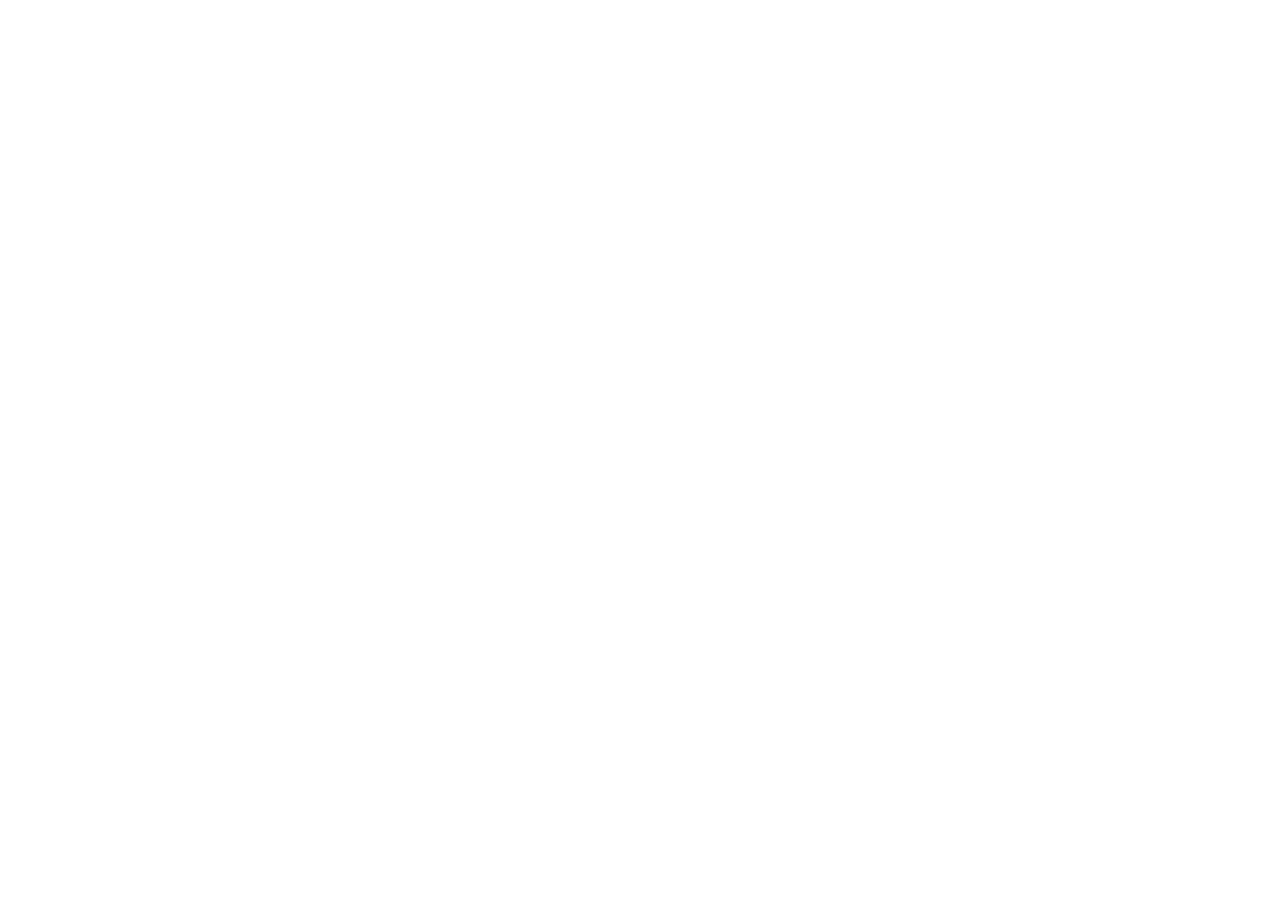
==== 03-lection1/01-button/index.html @ c6decd93 "Added task Кнопка" ====
<!DOCTYPE html>
<!-- Страница с кнопкой -->
<html lang="ru">
    <head>
        <link rel="stylesheet" href="../../assets/css/main.css">
        <link rel="stylesheet" href="./button.css">
    </head>
    <body>

    </body>
</html>
---- assets/css/main.css ----
@import '../fonts/fonts.css';

:root {
    --white: #ffffff;
    --black: #212429;
    --pink: #F784AD;
    --purple: #7048E8;
    --blue: #374FC7;
    --red: #F03D3E;
    --grey-1: #F8F9FA;
    --grey-2: #DDE2E5;
    --grey-3: #ACB5BD;
    --grey-4: #495057;

    --error: var(--red);
    --success: var(--blue);

    --primary: var(--blue);
    --secondary: var(--purple);
}

* {
    font-family: 'Roboto', sans-serif;
}
---- 03-lection1/01-button/button.css ----
/* Стилизация кнопки */
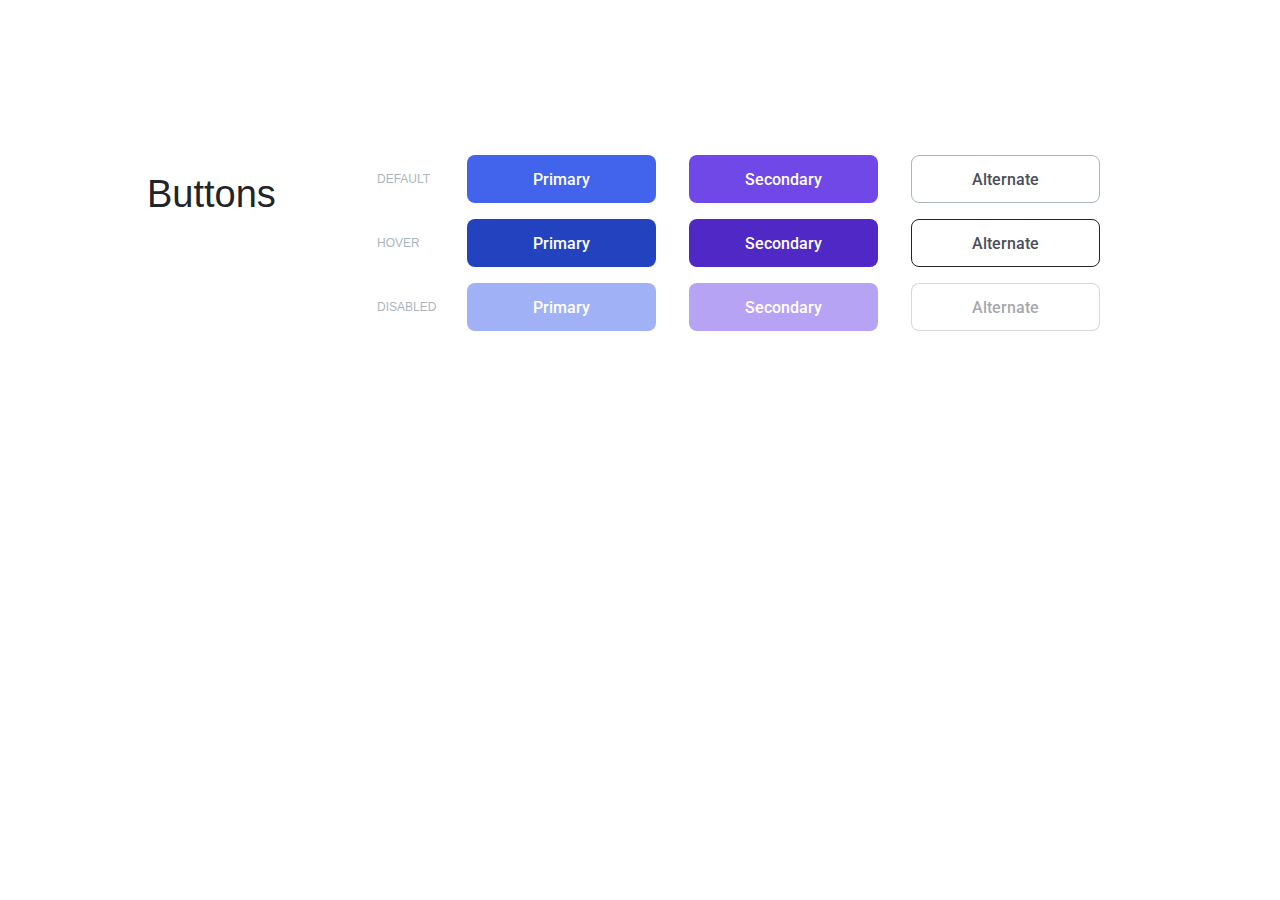
==== commit 9864fbdc: "solve buttons task" ====
--- a/03-lection1/01-button/index.html
+++ b/03-lection1/01-button/index.html
@@ -1,11 +1,47 @@
 <!DOCTYPE html>
 <!-- Страница с кнопкой -->
 <html lang="ru">
-    <head>
-        <link rel="stylesheet" href="../../assets/css/main.css">
-        <link rel="stylesheet" href="./button.css">
-    </head>
-    <body>
-
-    </body>
+  <head>
+    <link rel="stylesheet" href="../../assets/css/main.css" />
+    <link rel="stylesheet" href="./button.css" />
+  </head>
+  <body>
+    <div class="buttons">
+      <h2 class="buttons__title">Buttons</h2>
+      <div class="buttons__rows">
+        <div class="buttons__row">
+          <h3 class="buttons__state">Default</h3>
+          <button class="buttons__item buttons__item-primary">Primary</button>
+          <button class="buttons__item buttons__item-secondary">
+            Secondary
+          </button>
+          <button class="buttons__item buttons__item-alternate">
+            Alternate
+          </button>
+        </div>
+        <div class="buttons__row buttons__row-hover">
+          <h3 class="buttons__state">Hover</h3>
+          <button class="buttons__item buttons__item-primary">Primary</button>
+          <button class="buttons__item buttons__item-secondary">
+            Secondary
+          </button>
+          <button class="buttons__item buttons__item-alternate">
+            Alternate
+          </button>
+        </div>
+        <div class="buttons__row">
+          <h3 class="buttons__state">Disabled</h3>
+          <button disabled class="buttons__item buttons__item-primary">
+            Primary
+          </button>
+          <button disabled class="buttons__item buttons__item-secondary">
+            Secondary
+          </button>
+          <button disabled class="buttons__item buttons__item-alternate">
+            Alternate
+          </button>
+        </div>
+      </div>
+    </div>
+  </body>
 </html>
--- a/assets/css/main.css
+++ b/assets/css/main.css
@@ -1,24 +1,22 @@
 @import '../fonts/fonts.css';
 
 :root {
-    --white: #ffffff;
-    --black: #212429;
-    --pink: #F784AD;
-    --purple: #7048E8;
-    --blue: #374FC7;
-    --red: #F03D3E;
-    --grey-1: #F8F9FA;
-    --grey-2: #DDE2E5;
-    --grey-3: #ACB5BD;
-    --grey-4: #495057;
+  --white: 255, 255, 255;
+  --black: 33, 36, 41;
+  --pink: 247, 132, 173;
+  --purple: 112, 72, 232;
+  --blue: 66, 99, 235;
+  --red: 240, 61, 62;
+  --grey-1: 248, 249, 250;
+  --grey-2: 221, 226, 229;
+  --grey-3: 172, 181, 189;
+  --grey-4: 73, 80, 87;
 
-    --error: var(--red);
-    --success: var(--blue);
-
-    --primary: var(--blue);
-    --secondary: var(--purple);
+  --primary: var(--blue);
+  --secondary: var(--purple);
+  --highlight: var(--pink);
 }
 
 * {
-    font-family: 'Roboto', sans-serif;
+  font-family: 'Inter-Medium', sans-serif;
 }
--- a/03-lection1/01-button/button.css
+++ b/03-lection1/01-button/button.css
@@ -1 +1,113 @@
 /* Стилизация кнопки */
+.buttons {
+  display: flex;
+  font-family: 'Roboto', sans-serif;
+  font-style: normal;
+  font-weight: 500;
+  margin: 139px;
+}
+.buttons__title {
+  font-family: 'Inter-Medium', sans-serif;
+  font-weight: 500;
+  font-style: normal;
+  font-size: 38px;
+  line-height: 46px;
+  justify-content: center;
+  color: rgb(var(--black));
+  width: 200px;
+}
+
+.buttons__row {
+  display: flex;
+  justify-content: space-around;
+  align-items: center;
+  margin: 16px 0 16px 40px;
+}
+
+.buttons__row .buttons__item {
+  margin-right: 33px;
+}
+
+.buttons__state {
+  font-family: 'Inter-Medium', sans-serif;
+  font-style: normal;
+  font-weight: 500;
+  font-size: 12px;
+  line-height: 18px;
+  text-transform: uppercase;
+  color: rgb(var(--grey-3));
+  width: 90px;
+}
+
+.buttons__item {
+  border-radius: 8px;
+  height: 48px;
+  width: 189px;
+  font-family: Roboto, sans-serif;
+  font-style: normal;
+  font-weight: 500;
+  font-size: 16px;
+  line-height: 19px;
+  transition: opacity 200ms ease-in-out, background 200ms ease-in-out;
+  cursor: pointer;
+}
+
+.buttons__item-primary,
+.buttons__item-secondary {
+  color: rgb(var(--white));
+  border: none;
+  cursor: pointer;
+}
+
+.buttons__item-primary:disabled,
+.buttons__item-secondary:disabled,
+.buttons__item-alternate:disabled {
+  cursor: default;
+}
+/* Primary */
+.buttons__item-primary {
+  background-color: rgb(var(--primary));
+}
+.buttons__row-hover .buttons__item-primary,
+.buttons__item-primary:hover {
+  background-color: rgb(35, 66, 192);
+}
+.buttons__item-primary:active {
+  background-color: rgb(27, 51, 145);
+}
+.buttons__item-primary:disabled {
+  background-color: rgba(var(--primary), 0.5);
+}
+/* Secondary */
+.buttons__item-secondary {
+  background-color: rgb(var(--secondary));
+}
+.buttons__row-hover .buttons__item-secondary,
+.buttons__item-secondary:hover {
+  background: rgb(80, 40, 198);
+}
+.buttons__item-secondary:active {
+  background: rgb(62, 32, 155);
+}
+.buttons__item-secondary:disabled {
+  background-color: rgba(var(--secondary), 0.5);
+}
+/* Alternate */
+.buttons__item-alternate {
+  background-color: rgb(var(--white));
+  color: rgb(var(--grey-4));
+  border: 1px solid rgb(var(--grey-3));
+  transition: opacity 200ms ease-in-out, border-color 200ms ease-in-out;
+}
+.buttons__row-hover .buttons__item-alternate,
+.buttons__item-alternate:hover {
+  border: 1px solid rgb(33, 36, 41);
+}
+.buttons__item-alternate:active {
+  border: 1px solid #0a0a0a;
+  color: rgb(var(--black));
+}
+.buttons__item-alternate:disabled {
+  color: rgba(var(--grey-4), 0.5);
+  border: 1px solid rgba(var(--grey-3), 0.5);
+}
